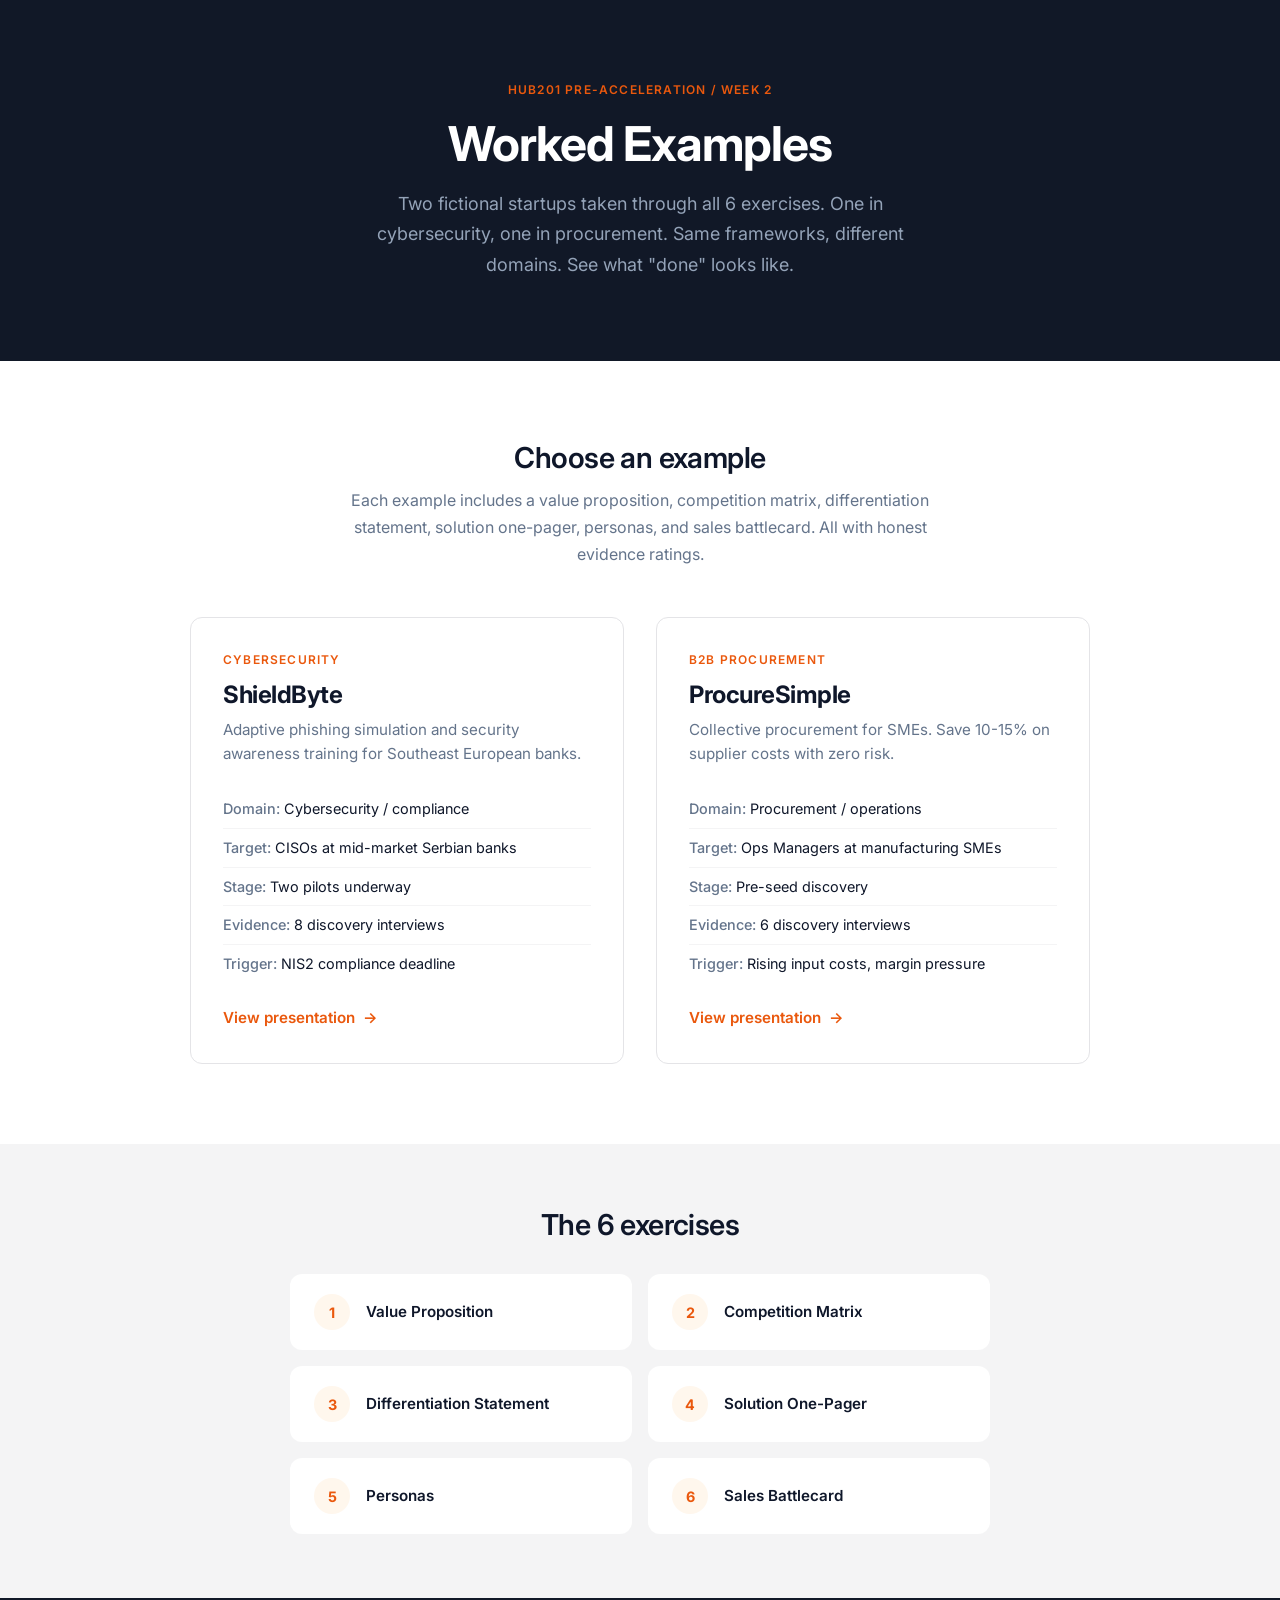
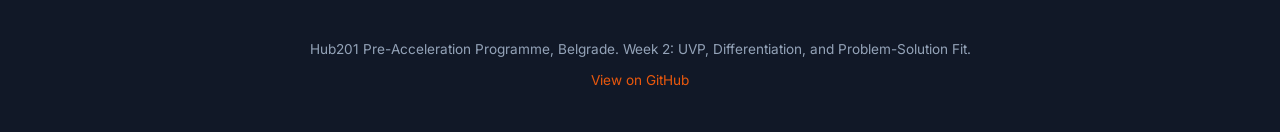
==== examples/index.html @ 0eb4c8d9 "feat: add HTML presentations for ShieldByte and ProcureSimple with landing page - Landing page at ex" ====
<!DOCTYPE html>
<html lang="en">
<head>
    <meta charset="UTF-8">
    <meta name="viewport" content="width=device-width, initial-scale=1.0">
    <title>Hub201 Week 2: Worked Examples</title>
    <link rel="preconnect" href="https://fonts.googleapis.com">
    <link rel="preconnect" href="https://fonts.gstatic.com" crossorigin>
    <link href="https://fonts.googleapis.com/css2?family=Inter:wght@300;400;500;600;700&display=swap" rel="stylesheet">
    <style>
        *, *::before, *::after { box-sizing: border-box; margin: 0; padding: 0; }

        body {
            font-family: 'Inter', -apple-system, BlinkMacSystemFont, sans-serif;
            font-size: 1rem;
            line-height: 1.6;
            color: #0F172A;
            background: #FFFFFF;
            -webkit-font-smoothing: antialiased;
            -moz-osx-font-smoothing: grayscale;
        }

        .hero {
            background: #111827;
            color: #FFFFFF;
            padding: 80px 24px;
            text-align: center;
        }

        .hero .eyebrow {
            font-size: 0.75rem;
            font-weight: 600;
            text-transform: uppercase;
            letter-spacing: 0.1em;
            color: #EA580D;
            margin-bottom: 16px;
        }

        .hero h1 {
            font-size: clamp(2rem, 5vw, 3rem);
            font-weight: 700;
            letter-spacing: -0.02em;
            line-height: 1.2;
            margin-bottom: 16px;
        }

        .hero p {
            font-size: 1.125rem;
            color: #94A3B8;
            max-width: 600px;
            margin: 0 auto;
            line-height: 1.7;
        }

        .container {
            max-width: 1000px;
            margin: 0 auto;
            padding: 0 24px;
        }

        .cards-section {
            padding: 80px 24px;
        }

        .section-intro {
            text-align: center;
            max-width: 640px;
            margin: 0 auto 48px;
        }

        .section-intro h2 {
            font-size: 1.8rem;
            font-weight: 600;
            letter-spacing: -0.02em;
            line-height: 1.2;
            margin-bottom: 12px;
        }

        .section-intro p {
            color: #64748B;
            line-height: 1.7;
        }

        .example-grid {
            display: grid;
            grid-template-columns: 1fr 1fr;
            gap: 32px;
            max-width: 900px;
            margin: 0 auto;
        }

        @media (max-width: 640px) {
            .example-grid { grid-template-columns: 1fr; }
        }

        .example-card {
            background: #FFFFFF;
            border: 1px solid #E4E4E7;
            border-radius: 12px;
            padding: 32px;
            text-decoration: none;
            color: inherit;
            transition: all 0.2s ease;
            display: flex;
            flex-direction: column;
        }

        .example-card:hover {
            border-color: rgba(234, 88, 13, 0.3);
            box-shadow: 0 8px 24px rgba(0, 0, 0, 0.08);
            transform: translateY(-2px);
        }

        .card-eyebrow {
            font-size: 0.75rem;
            font-weight: 600;
            text-transform: uppercase;
            letter-spacing: 0.1em;
            color: #EA580D;
            margin-bottom: 12px;
        }

        .card-title {
            font-size: 1.5rem;
            font-weight: 700;
            letter-spacing: -0.02em;
            line-height: 1.2;
            margin-bottom: 8px;
        }

        .card-subtitle {
            font-size: 0.95rem;
            color: #64748B;
            line-height: 1.6;
            margin-bottom: 24px;
        }

        .card-details {
            list-style: none;
            margin-bottom: 24px;
            flex-grow: 1;
        }

        .card-details li {
            padding: 8px 0;
            border-bottom: 1px solid #F4F4F5;
            font-size: 0.9rem;
            color: #0F172A;
            line-height: 1.5;
        }

        .card-details li:last-child {
            border-bottom: none;
        }

        .card-details li strong {
            color: #64748B;
            font-weight: 500;
            display: inline;
        }

        .card-cta {
            display: inline-flex;
            align-items: center;
            gap: 8px;
            font-size: 0.95rem;
            font-weight: 600;
            color: #EA580D;
        }

        .card-cta .arrow {
            transition: transform 0.2s ease;
        }

        .example-card:hover .card-cta .arrow {
            transform: translateX(4px);
        }

        .exercises-section {
            background: #F4F4F5;
            padding: 64px 24px;
        }

        .exercises-section h2 {
            font-size: 1.8rem;
            font-weight: 600;
            letter-spacing: -0.02em;
            line-height: 1.2;
            text-align: center;
            margin-bottom: 32px;
        }

        .exercise-list {
            max-width: 700px;
            margin: 0 auto;
            display: grid;
            grid-template-columns: 1fr 1fr;
            gap: 16px;
        }

        @media (max-width: 640px) {
            .exercise-list { grid-template-columns: 1fr; }
        }

        .exercise-item {
            background: #FFFFFF;
            border-radius: 12px;
            padding: 20px 24px;
            display: flex;
            align-items: center;
            gap: 16px;
        }

        .exercise-number {
            width: 36px;
            height: 36px;
            border-radius: 50%;
            background: #FFF7ED;
            color: #EA580D;
            font-weight: 700;
            font-size: 0.9rem;
            display: flex;
            align-items: center;
            justify-content: center;
            flex-shrink: 0;
        }

        .exercise-name {
            font-weight: 600;
            font-size: 0.95rem;
        }

        .footer {
            background: #111827;
            color: #94A3B8;
            padding: 40px 24px;
            text-align: center;
            font-size: 0.85rem;
            line-height: 1.7;
        }

        .footer a {
            color: #EA580D;
            text-decoration: none;
        }

        .footer a:hover {
            text-decoration: underline;
        }
    </style>
</head>
<body>

    <div class="hero">
        <div class="eyebrow">Hub201 Pre-Acceleration / Week 2</div>
        <h1>Worked Examples</h1>
        <p>Two fictional startups taken through all 6 exercises. One in cybersecurity, one in procurement. Same frameworks, different domains. See what "done" looks like.</p>
    </div>

    <section class="cards-section">
        <div class="section-intro">
            <h2>Choose an example</h2>
            <p>Each example includes a value proposition, competition matrix, differentiation statement, solution one-pager, personas, and sales battlecard. All with honest evidence ratings.</p>
        </div>

        <div class="example-grid">
            <a href="shieldbyte/presentation.html" class="example-card">
                <div class="card-eyebrow">Cybersecurity</div>
                <div class="card-title">ShieldByte</div>
                <div class="card-subtitle">Adaptive phishing simulation and security awareness training for Southeast European banks.</div>
                <ul class="card-details">
                    <li><strong>Domain:</strong> Cybersecurity / compliance</li>
                    <li><strong>Target:</strong> CISOs at mid-market Serbian banks</li>
                    <li><strong>Stage:</strong> Two pilots underway</li>
                    <li><strong>Evidence:</strong> 8 discovery interviews</li>
                    <li><strong>Trigger:</strong> NIS2 compliance deadline</li>
                </ul>
                <div class="card-cta">
                    View presentation <span class="arrow">&rarr;</span>
                </div>
            </a>

            <a href="procuresimple/presentation.html" class="example-card">
                <div class="card-eyebrow">B2B Procurement</div>
                <div class="card-title">ProcureSimple</div>
                <div class="card-subtitle">Collective procurement for SMEs. Save 10-15% on supplier costs with zero risk.</div>
                <ul class="card-details">
                    <li><strong>Domain:</strong> Procurement / operations</li>
                    <li><strong>Target:</strong> Ops Managers at manufacturing SMEs</li>
                    <li><strong>Stage:</strong> Pre-seed discovery</li>
                    <li><strong>Evidence:</strong> 6 discovery interviews</li>
                    <li><strong>Trigger:</strong> Rising input costs, margin pressure</li>
                </ul>
                <div class="card-cta">
                    View presentation <span class="arrow">&rarr;</span>
                </div>
            </a>
        </div>
    </section>

    <section class="exercises-section">
        <h2>The 6 exercises</h2>
        <div class="exercise-list">
            <div class="exercise-item">
                <div class="exercise-number">1</div>
                <div class="exercise-name">Value Proposition</div>
            </div>
            <div class="exercise-item">
                <div class="exercise-number">2</div>
                <div class="exercise-name">Competition Matrix</div>
            </div>
            <div class="exercise-item">
                <div class="exercise-number">3</div>
                <div class="exercise-name">Differentiation Statement</div>
            </div>
            <div class="exercise-item">
                <div class="exercise-number">4</div>
                <div class="exercise-name">Solution One-Pager</div>
            </div>
            <div class="exercise-item">
                <div class="exercise-number">5</div>
                <div class="exercise-name">Personas</div>
            </div>
            <div class="exercise-item">
                <div class="exercise-number">6</div>
                <div class="exercise-name">Sales Battlecard</div>
            </div>
        </div>
    </section>

    <div class="footer">
        <p>Hub201 Pre-Acceleration Programme, Belgrade. Week 2: UVP, Differentiation, and Problem-Solution Fit.</p>
        <p style="margin-top: 8px;"><a href="https://github.com/TheGinjaNinja/hub201-workshop">View on GitHub</a></p>
    </div>

</body>
</html>
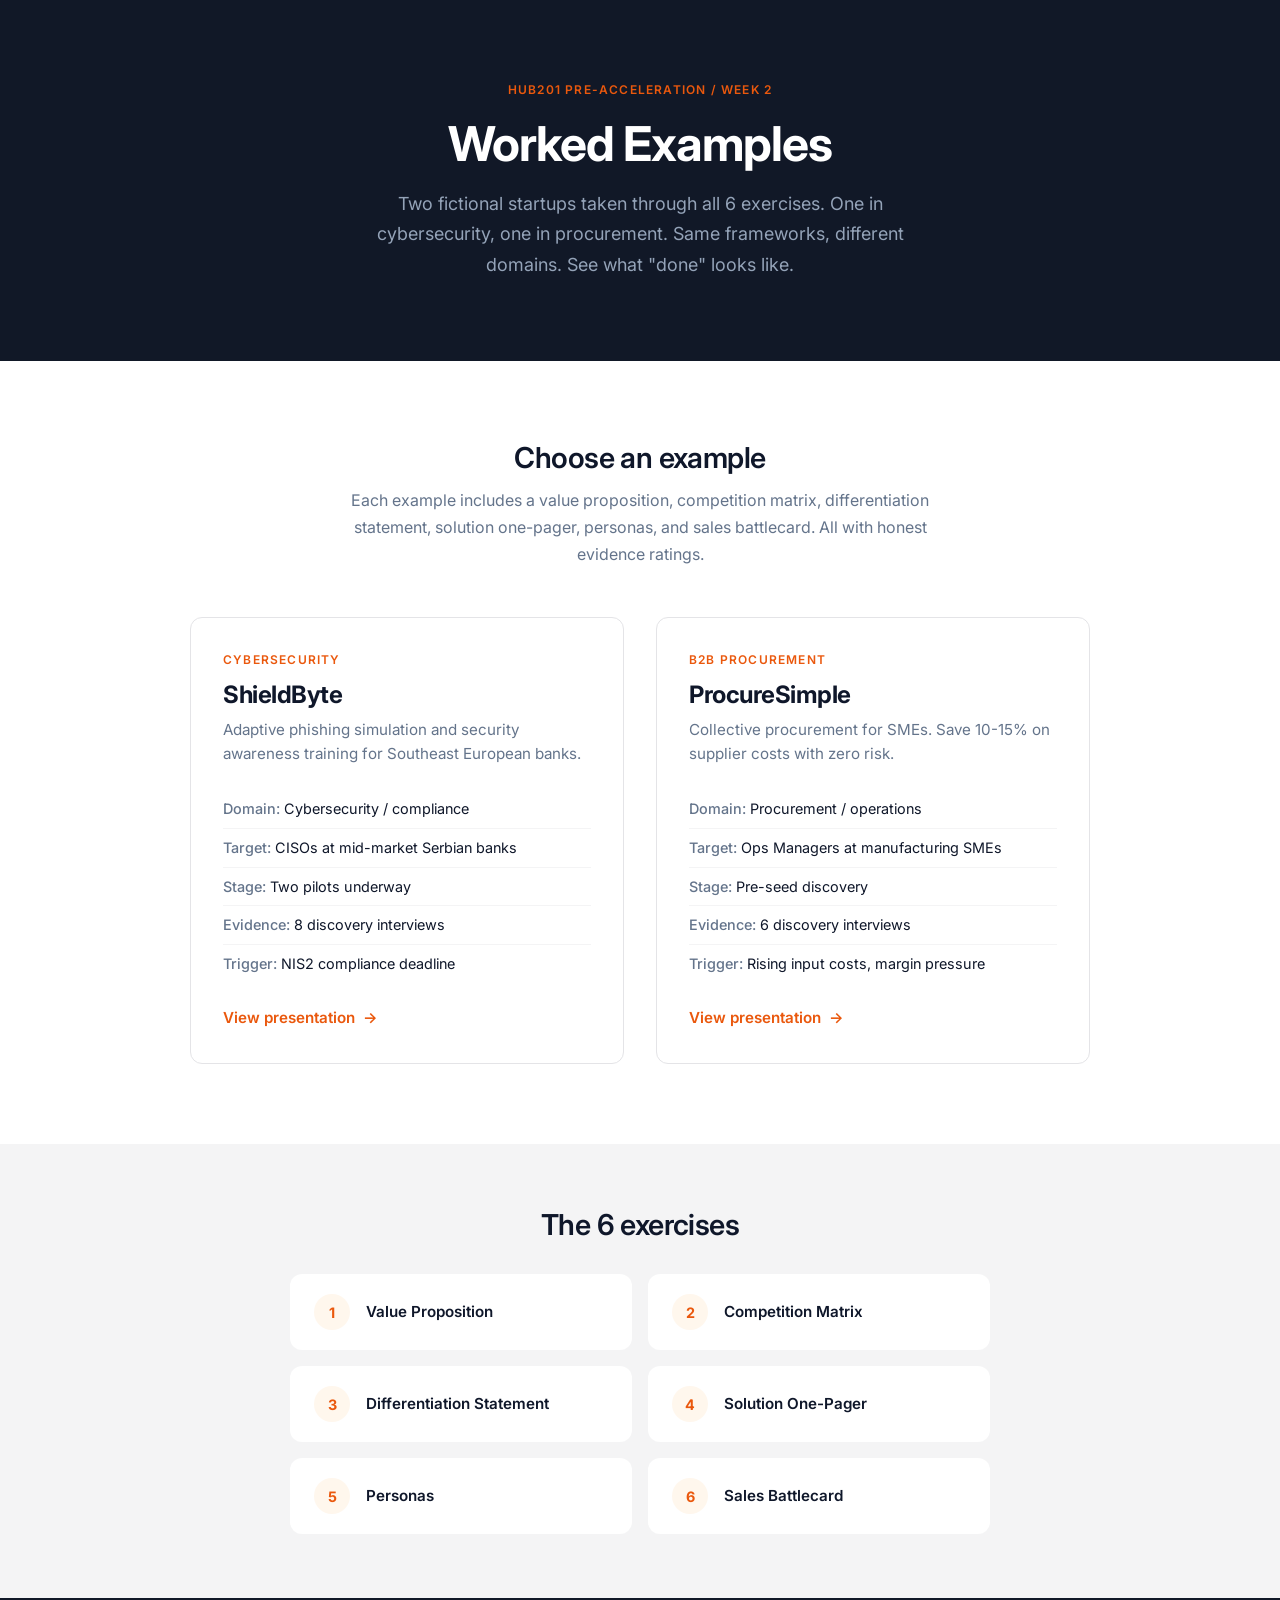
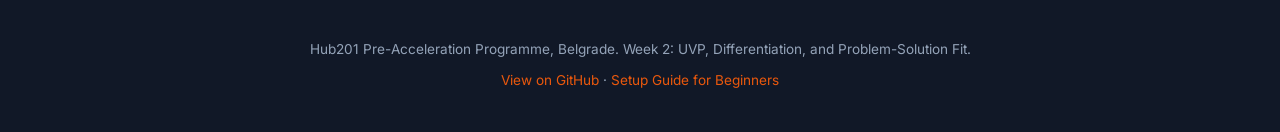
==== commit 8cff3616: "feat: add beginner setup guide for non-technical users - SETUP.md: step-by-step from zero (terminal " ====
--- a/examples/index.html
+++ b/examples/index.html
@@ -330,7 +330,7 @@
 
     <div class="footer">
         <p>Hub201 Pre-Acceleration Programme, Belgrade. Week 2: UVP, Differentiation, and Problem-Solution Fit.</p>
-        <p style="margin-top: 8px;"><a href="https://github.com/TheGinjaNinja/hub201-workshop">View on GitHub</a></p>
+        <p style="margin-top: 8px;"><a href="https://github.com/TheGinjaNinja/hub201-workshop">View on GitHub</a> &middot; <a href="https://github.com/TheGinjaNinja/hub201-workshop/blob/main/SETUP.md">Setup Guide for Beginners</a></p>
     </div>
 
 </body>
